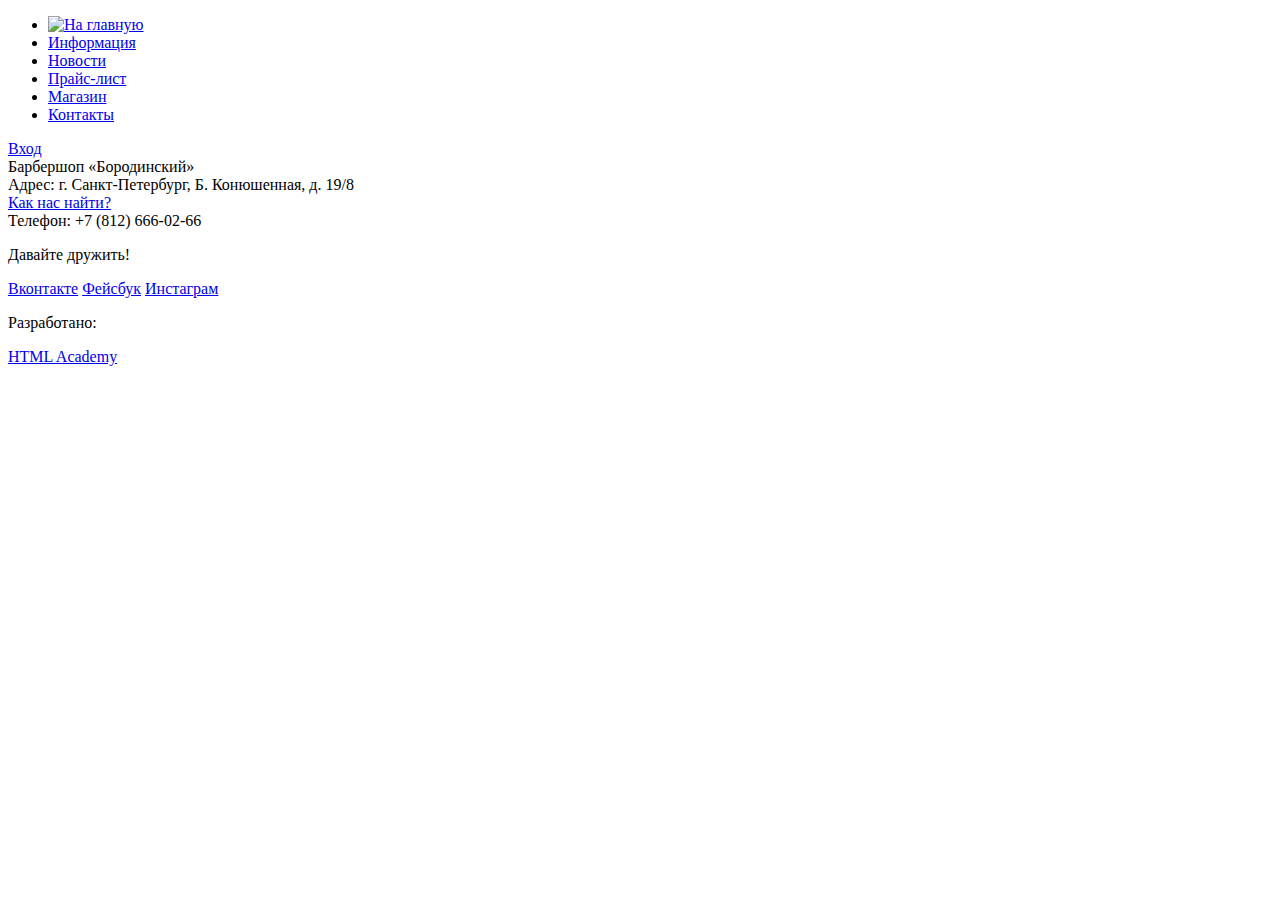
==== Catalog-item.html @ 2c4bb4de "Барбершоп-1" ====
<!DOCTYPE html>
<html lang="ru">
  <head>
    <meta charset="utf-8">
    <title>Магазин «Бородинский»</title>
    <meta name="keywords" content="магазин, бородинский, каталог">
    <meta name="description" content="каталог товаров барбершопа бородинский">
  </head>
  <body>
    <header class="main-header">
      <div class="container">
          <nav class="main-navigation">
            <ul>
              <li>
                <a class="to-main-page" href="#"><img src="img/small-logo.png"
                  width="125" height="25" border="0" alt="На главную"></a>
              </li>
              <li>
                <a href="#">Информация</a>
              </li>
              <li>
                <a href="#">Новости</a>
              </li>
              <li>
                <a href="#">Прайс-лист</a>
              </li>
              <li>
                <a href="#">Магазин</a>
              </li>
              <li>
                <a href="#">Контакты</a>
              </li>
            </ul>
          </nav>
          <div class="user-block">
            <a class="login" href="#">Вход</a>
          </div>
      </div>
    </header>
    <main class="container">

    </main>
    <footer class="main-footer">
      <div class="container">
        <section class="footer-contacts">
          Барбершоп «Бородинский»<br>
          Адрес: г. Санкт-Петербург, Б. Конюшенная, д. 19/8<br>
          <a href="#">Как нас найти?</a><br>
          Телефон: +7 (812) 666-02-66
        </section>
        <section class="footer-social">
          <p>Давайте дружить!</p>
          <a class="social-btn social-btn-vk" href="#">Вконтакте</a>
          <a class="social-btn social-btn-fb" href="#">Фейсбук</a>
          <a class="social-btn social-btn-inst" href="#">Инстаграм</a>
        </section>
        <section class="footer-copyright">
          <p>Разработано:</p>
          <a class="btn" href="https://htmlacademy.ru">HTML Academy</a>
        </section>
      </div>
    </footer>
  </body>
</html>
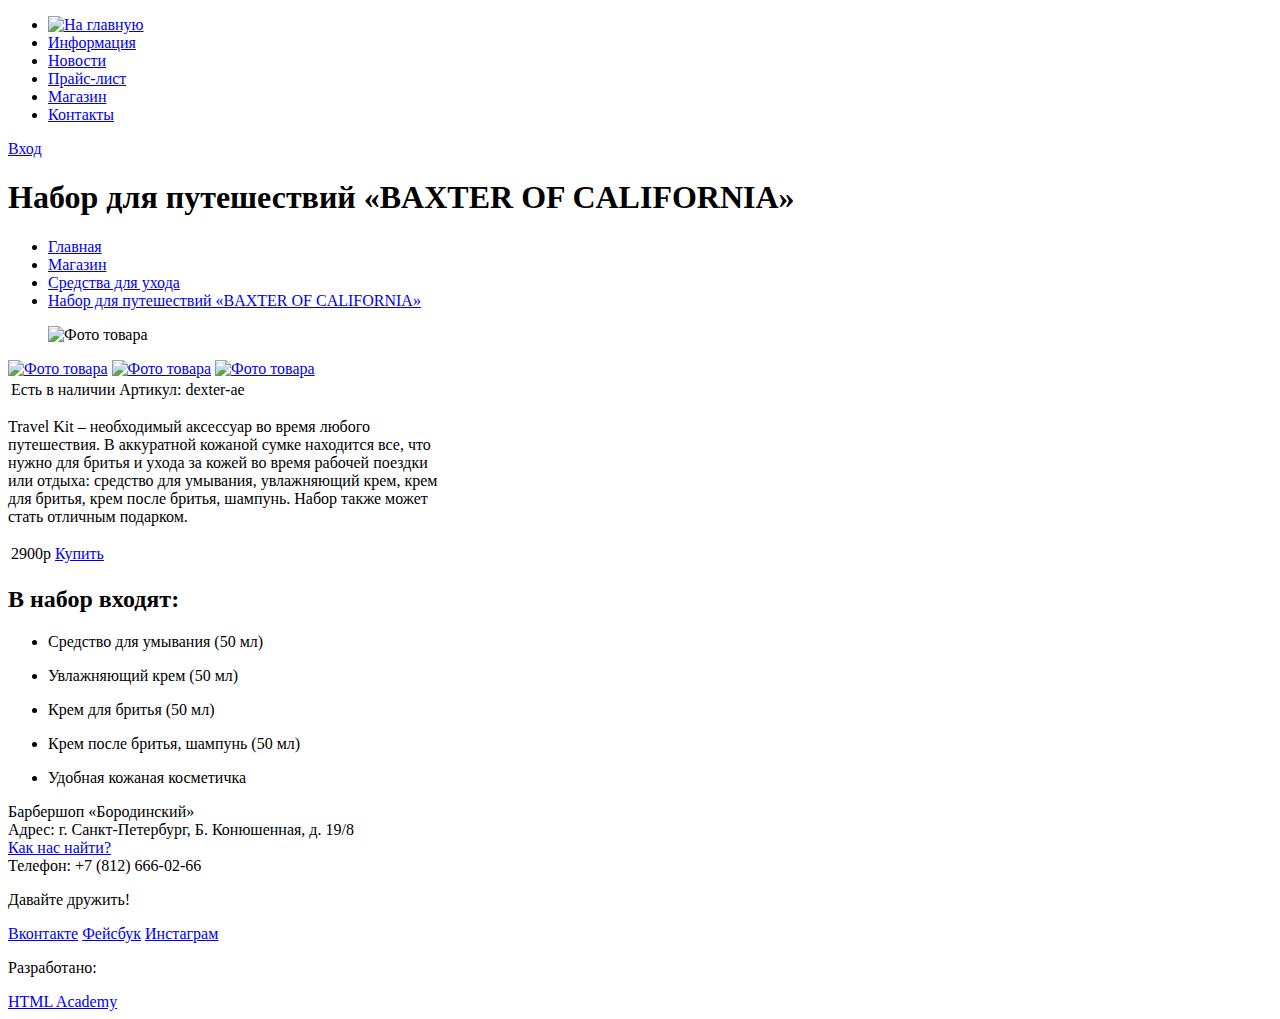
==== commit a731419a: "Барбершоп-2" ====
--- a/Catalog-item.html
+++ b/Catalog-item.html
@@ -38,7 +38,83 @@
       </div>
     </header>
     <main class="container">
-
+      <h1 class="headline">Набор для путешествий «BAXTER OF CALIFORNIA»</h1>
+      <div class="breadcrumbs">
+        <ul>
+          <li>
+            <a href="#">Главная</a>
+          </li>
+          <li>
+            <a href="#">Магазин</a>
+          </li>
+          <li>
+            <a href="#">Средства для ухода</a>
+          </li>
+          <li>
+            <a href="#">Набор для путешествий «BAXTER OF CALIFORNIA»</a>
+          </li>
+        </ul>
+      <div class="gallery">
+        <figure class="gallery-content">
+          <img src="img/photo-3.jpg" width="460" height="500" alt="Фото товара">
+        </figure>
+        <a class="gallery-preview" href="#"><img src="img/photo-1.jpg" width="140"
+          height="150" alt="Фото товара"></a>
+        <a class="gallery-preview" href="#"><img src="img/photo-2.jpg" width="140"
+          height="150" alt="Фото товара"></a>
+        <a class="gallery-preview" href="#"><img src="img/photo-3.jpg" width="140"
+          height="150" alt="Фото товара"></a>
+      </div>
+      <div class="item">
+        <table class="item-info">
+          <tr>
+            <td class="item-stock">Есть в наличии</td>
+            <td class="item-vendor">Артикул: dexter-ae</td>
+          </tr>
+        </table>
+        <div class="item-decription">
+          <p>Travel Kit – необходимый аксессуар во время любого <br>
+            путешествия. В аккуратной кожаной сумке находится все, что <br>
+            нужно для бритья и ухода за кожей во время рабочей поездки <br>
+            или отдыха: средство для умывания, увлажняющий крем, крем <br>
+            для бритья, крем после бритья, шампунь. Набор также может <br>
+            стать отличным подарком.</p>
+        </div>
+        <table class="item-buy">
+          <tr>
+            <td class="item-buy-price">2900р</td>
+            <td class="item-buy-button"><a href="#">Купить</a></td>
+          </tr>
+        </table>
+        <div class="item-consist">
+          <h2>В набор входят:</h2>
+            <ul class="item-element">
+              <li>
+                Средство для умывания (50 мл)
+              </li>
+            </ul>
+            <ul class="item-element">
+              <li>
+                Увлажняющий крем (50 мл)
+              </li>
+            </ul>
+            <ul class="item-element">
+              <li>
+                Крем для бритья (50 мл)
+              </li>
+            </ul>
+            <ul class="item-element">
+              <li>
+                Крем после бритья, шампунь (50 мл)
+              </li>
+            </ul>
+            <ul class="item-element">
+              <li>
+                Удобная кожаная косметичка
+              </li>
+            </ul>
+        </div>
+      </div>
     </main>
     <footer class="main-footer">
       <div class="container">
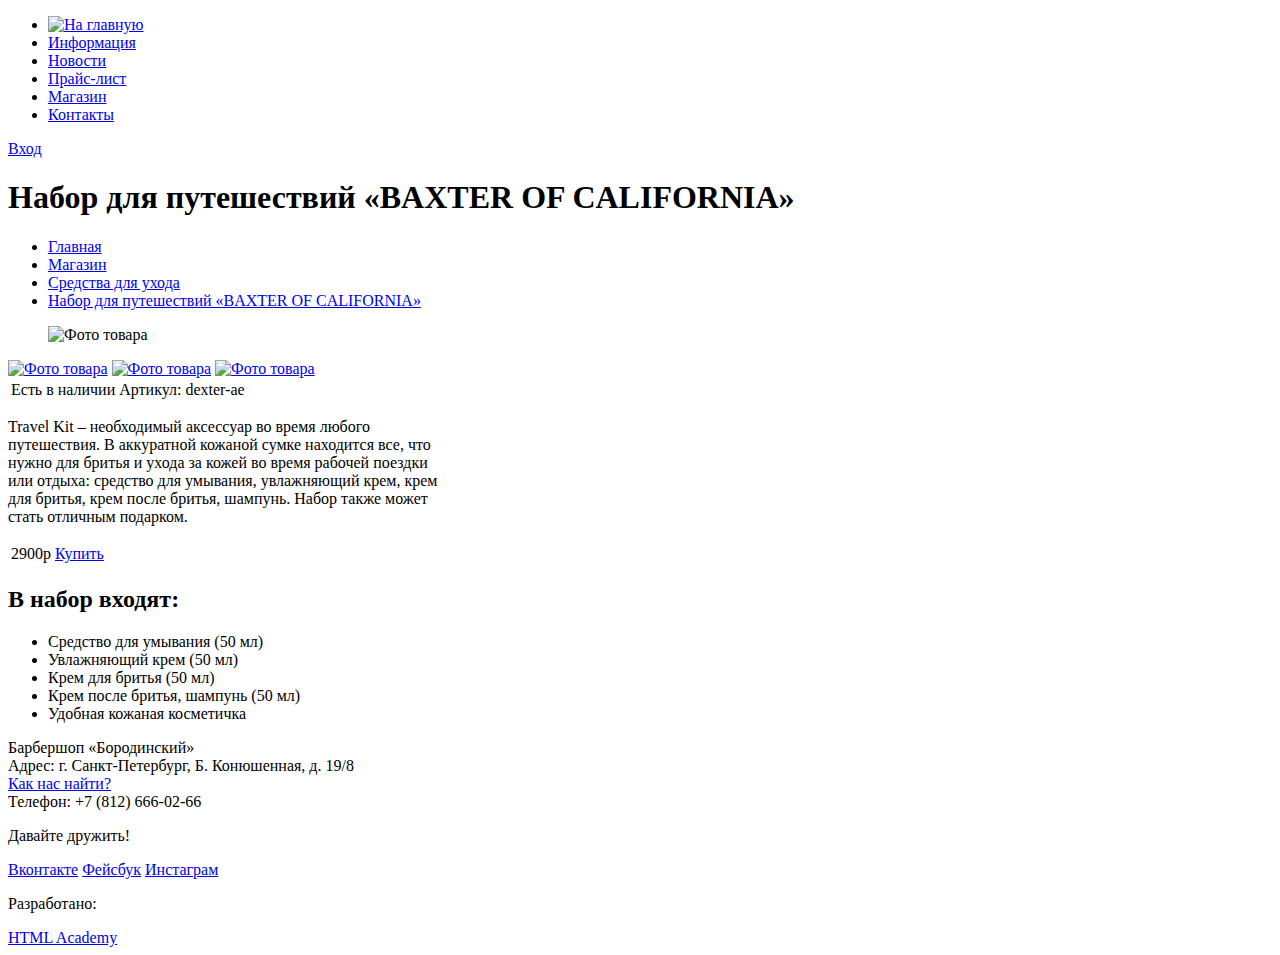
==== commit 6ca5be05: "Барбершоп-3" ====
--- a/Catalog-item.html
+++ b/Catalog-item.html
@@ -92,23 +92,15 @@
               <li>
                 Средство для умывания (50 мл)
               </li>
-            </ul>
-            <ul class="item-element">
               <li>
                 Увлажняющий крем (50 мл)
               </li>
-            </ul>
-            <ul class="item-element">
               <li>
                 Крем для бритья (50 мл)
               </li>
-            </ul>
-            <ul class="item-element">
               <li>
                 Крем после бритья, шампунь (50 мл)
               </li>
-            </ul>
-            <ul class="item-element">
               <li>
                 Удобная кожаная косметичка
               </li>
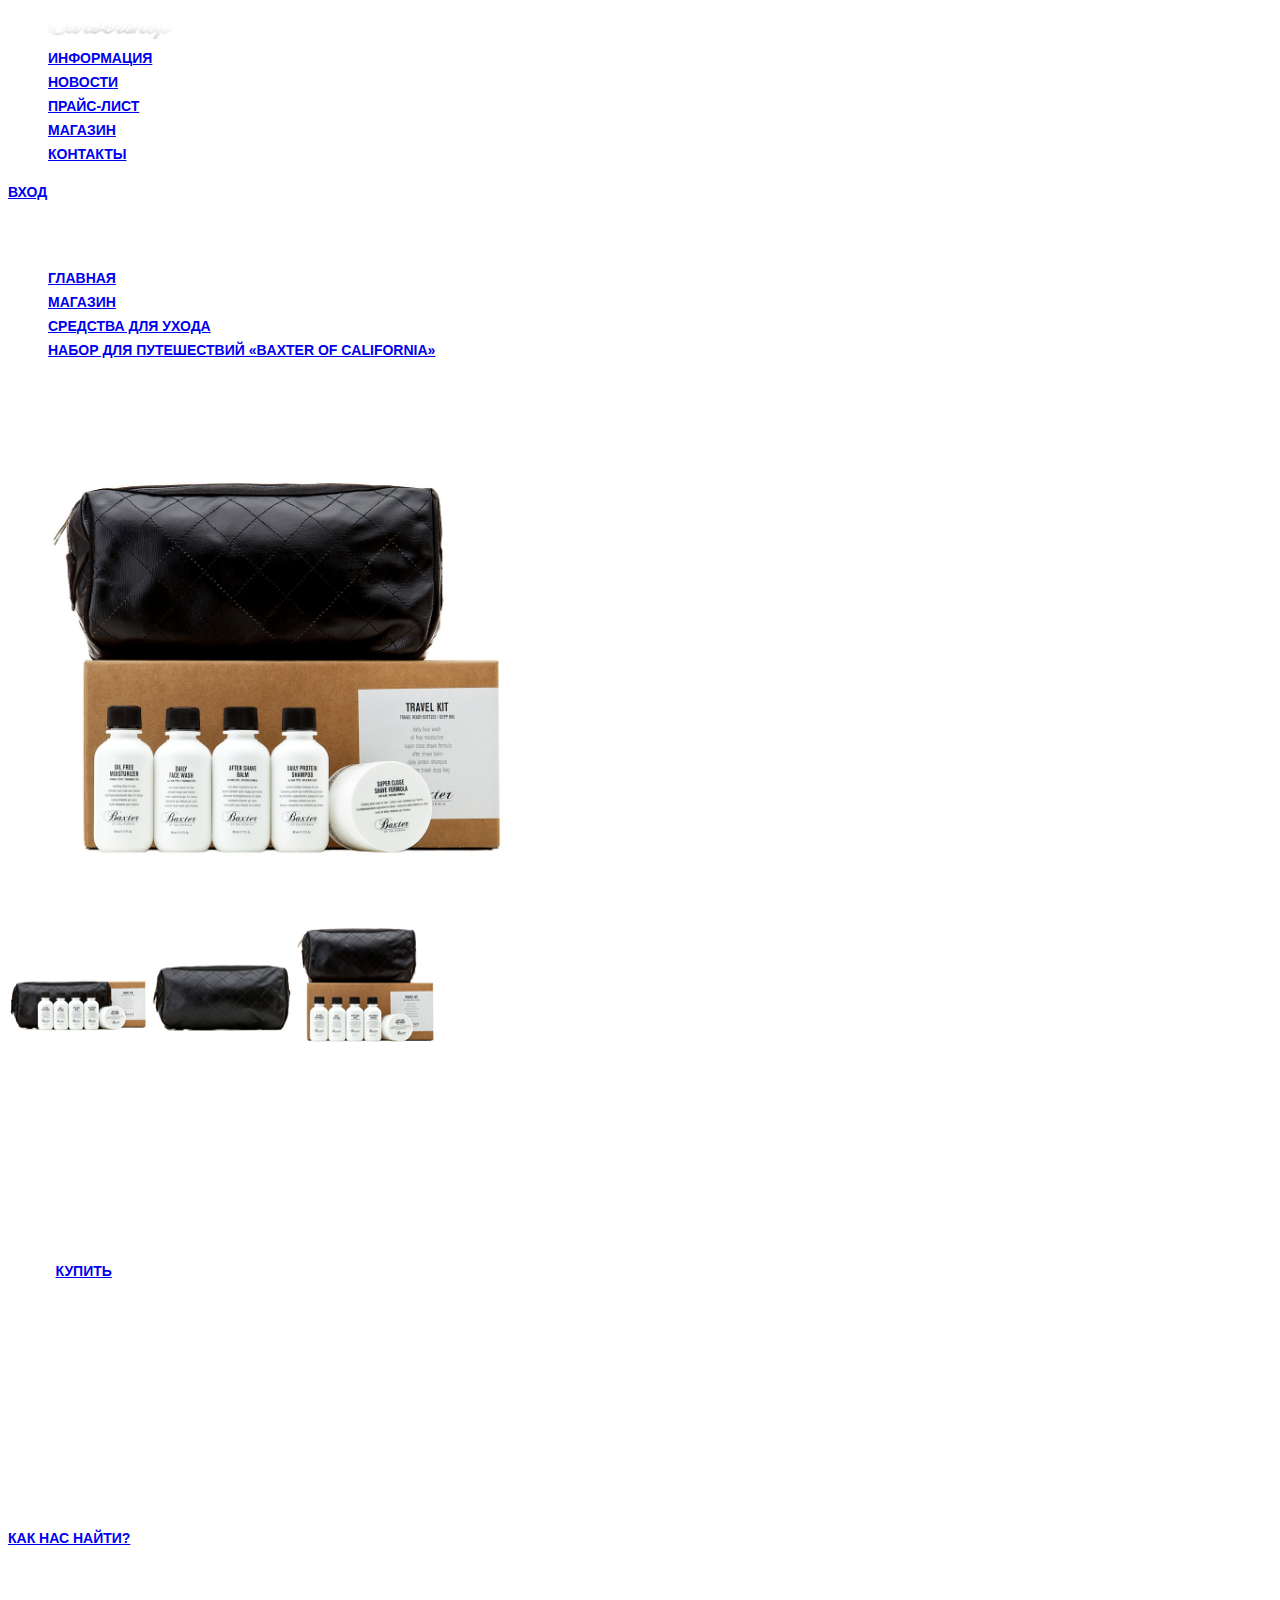
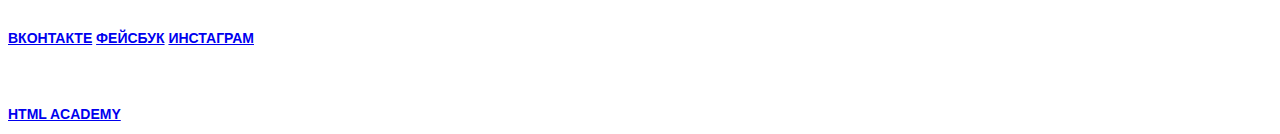
==== commit b3b178b0: "Барбершоп-5" ====
--- a/Catalog-item.html
+++ b/Catalog-item.html
@@ -5,6 +5,7 @@
     <title>Магазин «Бородинский»</title>
     <meta name="keywords" content="магазин, бородинский, каталог">
     <meta name="description" content="каталог товаров барбершопа бородинский">
+    <link href="css/style.css" rel="stylesheet">
   </head>
   <body>
     <header class="main-header">
@@ -12,7 +13,7 @@
           <nav class="main-navigation">
             <ul>
               <li>
-                <a class="to-main-page" href="#"><img src="img/small-logo.png"
+                <a class="to-main-page" href="#"><img src="img/logo.png"
                   width="125" height="25" border="0" alt="На главную"></a>
               </li>
               <li>
@@ -56,13 +57,13 @@
         </ul>
       <div class="gallery">
         <figure class="gallery-content">
-          <img src="img/photo-3.jpg" width="460" height="500" alt="Фото товара">
+          <img src="img/item-big.jpg" width="460" height="500" alt="Фото товара">
         </figure>
-        <a class="gallery-preview" href="#"><img src="img/photo-1.jpg" width="140"
+        <a class="gallery-preview" href="#"><img src="img/item-preview-1.jpg" width="140"
           height="150" alt="Фото товара"></a>
-        <a class="gallery-preview" href="#"><img src="img/photo-2.jpg" width="140"
+        <a class="gallery-preview" href="#"><img src="img/item-preview-2.jpg" width="140"
           height="150" alt="Фото товара"></a>
-        <a class="gallery-preview" href="#"><img src="img/photo-3.jpg" width="140"
+        <a class="gallery-preview" href="#"><img src="img/item-preview-3.jpg" width="140"
           height="150" alt="Фото товара"></a>
       </div>
       <div class="item">
--- a/css/style.css
+++ b/css/style.css
@@ -0,0 +1,26 @@
+body {
+  font-size: 14px;
+  line-height: 24px;
+  font-family: "PT Sans Narrow", Sans-serif;
+  font-weight: 700;
+  text-transform: uppercase;
+  color: #ffffff;
+}
+
+.features-name {
+  font-size: 30px;
+  line-height: 42px;
+}
+
+h2 {
+  font-weight: bold;
+}
+
+.index-content{
+  color: black;
+}
+
+.index-content-title {
+  font-size: 30px;
+  line-height: 42px;
+}
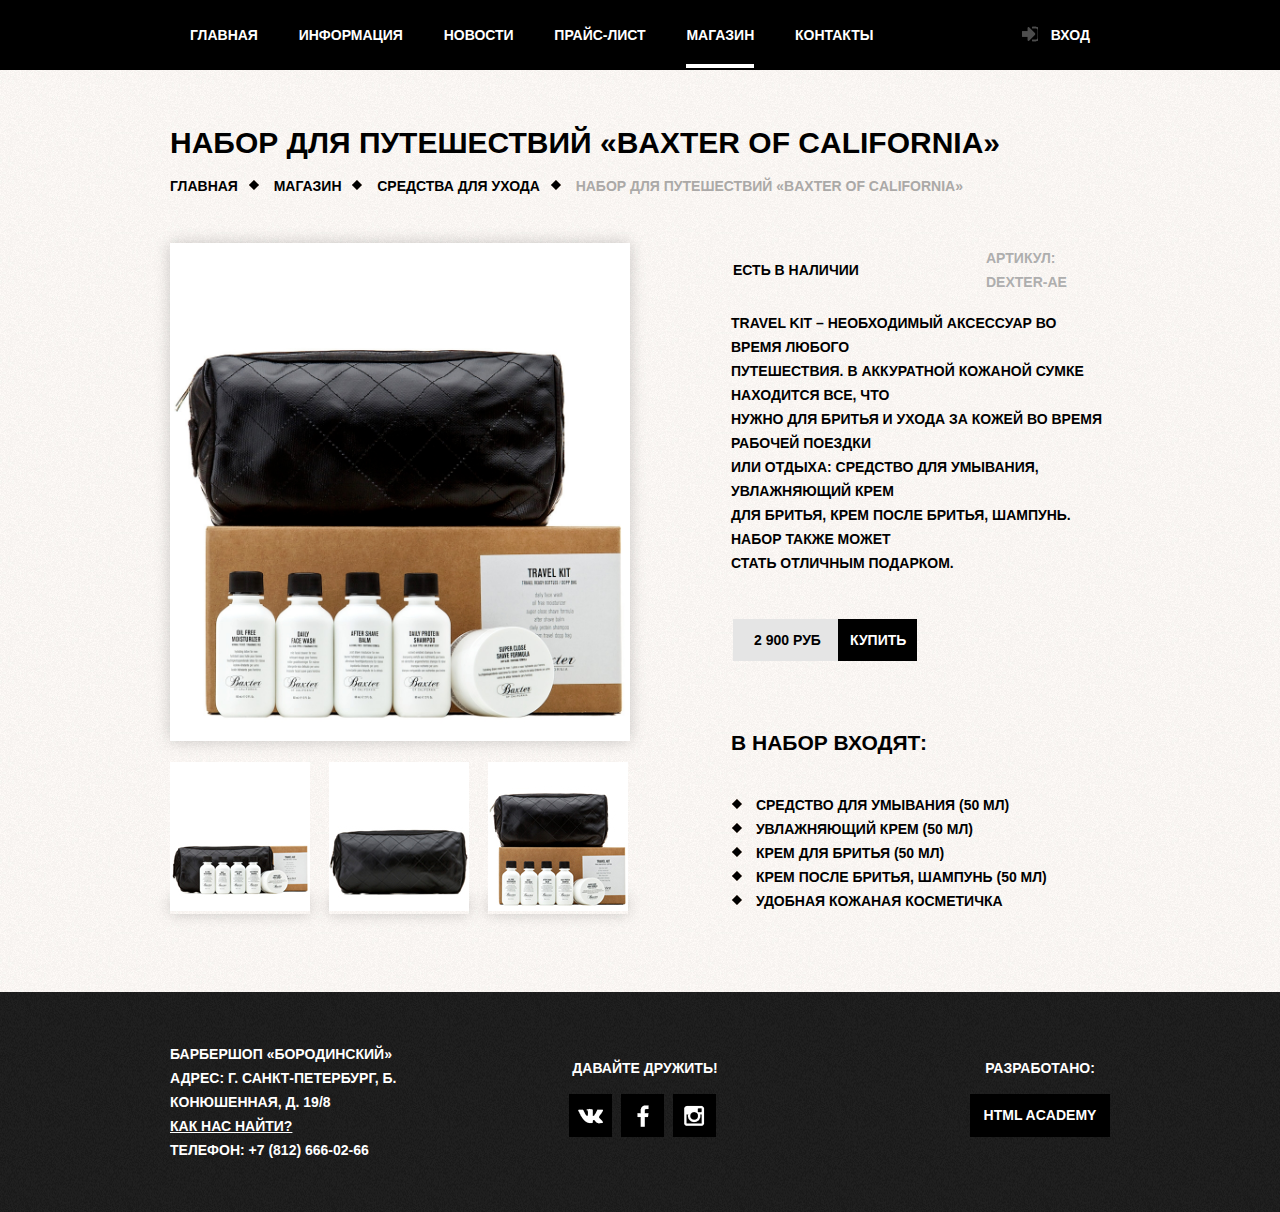
==== commit 32bdd364: "Barbershop" ====
--- a/Catalog-item.html
+++ b/Catalog-item.html
@@ -7,14 +7,13 @@
     <meta name="description" content="каталог товаров барбершопа бородинский">
     <link href="css/style.css" rel="stylesheet">
   </head>
-  <body>
-    <header class="main-header">
-      <div class="container">
+  <body class="inner-body">
+    <header class="page-header">
+      <div class="container clearfix">
           <nav class="main-navigation">
             <ul>
               <li>
-                <a class="to-main-page" href="#"><img src="img/logo.png"
-                  width="125" height="25" border="0" alt="На главную"></a>
+                <a href="Index.html">Главная</a>
               </li>
               <li>
                 <a href="#">Информация</a>
@@ -26,7 +25,8 @@
                 <a href="#">Прайс-лист</a>
               </li>
               <li>
-                <a href="#">Магазин</a>
+                <a href="Catalog.html"><span class="header-menu-active">Магазин
+                </span></a>
               </li>
               <li>
                 <a href="#">Контакты</a>
@@ -34,11 +34,11 @@
             </ul>
           </nav>
           <div class="user-block">
-            <a class="login" href="#">Вход</a>
+            <a class="user-block-login" href="#">Вход</a>
           </div>
       </div>
     </header>
-    <main class="container">
+    <main class="container clearfix">
       <h1 class="headline">Набор для путешествий «BAXTER OF CALIFORNIA»</h1>
       <div class="breadcrumbs">
         <ul>
@@ -55,18 +55,19 @@
             <a href="#">Набор для путешествий «BAXTER OF CALIFORNIA»</a>
           </li>
         </ul>
-      <div class="gallery">
-        <figure class="gallery-content">
-          <img src="img/item-big.jpg" width="460" height="500" alt="Фото товара">
+      </div>
+      <div class="item-gallery">
+        <figure class="item-gallery-content">
+          <img src="img/item-big.jpg" width="460" height="498" alt="Фото товара">
         </figure>
         <a class="gallery-preview" href="#"><img src="img/item-preview-1.jpg" width="140"
-          height="150" alt="Фото товара"></a>
+          height="149" alt="Фото товара"></a>
         <a class="gallery-preview" href="#"><img src="img/item-preview-2.jpg" width="140"
-          height="150" alt="Фото товара"></a>
+          height="149" alt="Фото товара"></a>
         <a class="gallery-preview" href="#"><img src="img/item-preview-3.jpg" width="140"
-          height="150" alt="Фото товара"></a>
+          height="149" alt="Фото товара"></a>
       </div>
-      <div class="item">
+      <div class="item-desc">
         <table class="item-info">
           <tr>
             <td class="item-stock">Есть в наличии</td>
@@ -77,14 +78,14 @@
           <p>Travel Kit – необходимый аксессуар во время любого <br>
             путешествия. В аккуратной кожаной сумке находится все, что <br>
             нужно для бритья и ухода за кожей во время рабочей поездки <br>
-            или отдыха: средство для умывания, увлажняющий крем, крем <br>
+            или отдыха: средство для умывания, увлажняющий крем <br>
             для бритья, крем после бритья, шампунь. Набор также может <br>
             стать отличным подарком.</p>
         </div>
         <table class="item-buy">
           <tr>
-            <td class="item-buy-price">2900р</td>
-            <td class="item-buy-button"><a href="#">Купить</a></td>
+            <td class="buy-price">2 900 РУБ</td>
+            <td class="buy-button"><a href="#">Купить</a></td>
           </tr>
         </table>
         <div class="item-consist">
@@ -110,7 +111,7 @@
       </div>
     </main>
     <footer class="main-footer">
-      <div class="container">
+      <div class="container clearfix">
         <section class="footer-contacts">
           Барбершоп «Бородинский»<br>
           Адрес: г. Санкт-Петербург, Б. Конюшенная, д. 19/8<br>
--- a/css/style.css
+++ b/css/style.css
@@ -1,3 +1,5 @@
+/* ГЛАВНАЯ СТРАНИЦА */
+
 body {
   font-size: 14px;
   line-height: 24px;
@@ -5,6 +7,12 @@
   font-weight: 700;
   text-transform: uppercase;
   color: #ffffff;
+  background: #000000;
+  background-image: url(../img/background.jpg);
+  background-repeat: no-repeat;
+  background-position: 50% 0;
+  margin: 0;
+  padding: 0;
 }
 
 .features-name {
@@ -24,3 +32,663 @@
   font-size: 30px;
   line-height: 42px;
 }
+
+header {
+  display: block;
+}
+
+.main-header {
+  background: #000000;
+}
+
+.container {
+  width: 940px;
+  margin: 0 auto;
+  padding: 0 10px;
+}
+
+.clearfix:after {
+  content: "";
+  display: table;
+  clear: both;
+}
+
+ul {
+  display: block;
+}
+
+.main-navigation ul {
+  width: 780px;
+  float: left;
+  list-style: none;
+  margin: 0;
+  padding: 0;
+}
+
+.main-navigation li {
+  display: inline-block;
+}
+
+.main-navigation ul a {
+  display: block;
+  padding: 23px 20px;
+  margin-right: -3.2px;
+  text-decoration: none;
+  }
+
+.main-header a {
+  color: #ffffff;
+}
+
+.main-header a:hover {
+  background: #242424;
+  color: #ffffff;
+}
+
+.header-menu-active {
+  position: relative;
+}
+
+.header-menu-active:after {
+  content: "";
+  position: absolute;
+  width: 100%;
+  height: 4px;
+  background: #ffffff;
+  left: 0;
+  bottom: -25px;
+}
+
+.user-block {
+  max-width: 140px;
+  float: right;
+}
+
+.user-block-login {
+  position: relative;
+  display: block;
+  padding: 23px 20px;
+  padding-left: 45px;
+  text-decoration: none;
+}
+
+.user-block-login:before {
+  content: '';
+  position: absolute;
+  top: 26px;
+  left: 16px;
+  width: 16px;
+  height: 16px;
+  background: url(../img/login.png) no-repeat 0 0;
+  opacity: 0.3;
+}
+
+.user-block-login:hover:before {
+  opacity: 1;
+}
+
+.index-logo {
+  margin: 57px auto;
+  margin-bottom: 30px;
+  text-align: center;
+}
+
+.features {
+  padding: 0;
+  margin: 50px 0;
+  margin-top: 30px;
+  color: #f7f4f1;
+}
+
+.features-item:first-child {
+  margin-left:0
+}
+
+.features-item {
+  width: 300px;
+  margin-left: 20px;
+  float: left;
+  text-align: center;
+}
+
+.features-name {
+  position: relative;
+  font-size: 30px;
+  font-weight: bold;
+  margin-bottom: 76px;
+}
+
+.features-name:after {
+  content: "";
+  position: absolute;
+  bottom: -50px;
+  left: 50%;
+  margin-left: -15px;
+  width: 30px;
+  height: 30px;
+  background: url(../img/shape-1.svg) no-repeat 0 0;
+}
+
+.index-content {
+  margin: 30px 0;
+  padding: 45px 80px;
+  background: #fdfaf7 url(../img/background-gradient.jpg);
+}
+
+.index-content-left {
+  position: relative;
+  float: left;
+  width: 349px;
+  padding-right: 20px;
+}
+
+.index-content-title {
+  font-size: 30px;
+  line-height: 42px;
+  margin-top: 0;
+  margin-bottom: 29px;
+}
+
+time {
+  text-transform: capitalize;
+}
+
+.news-preview {
+  display: block;
+  margin: 0;
+  padding: 0;
+  list-style: none;
+  margin-bottom: 30px;
+}
+
+.news-preview li {
+  margin-bottom: 29px;
+}
+
+.news-preview p {
+  margin-bottom: 0;
+}
+
+.btn {
+  display: inline-block;
+  width: 140px;
+  margin: 0;
+  padding: 0;
+  border: 0;
+  background: #000;
+  color: #fff;
+  font-family: 'PT Sans Narrow', sans-serif;
+  font-size: 14px;
+  font-weight: bold;
+  text-decoration: none;
+  text-align: center;
+  line-height: 43px;
+  cursor: pointer;
+}
+
+.index-content-left:after {
+  content: "";
+  position: absolute;
+  left: 110%;
+  top: 50%;
+  margin-top: -139px;
+  width: 8px;
+  height: 278px;
+  background: url(../img/section-line.png) no-repeat 0 0;
+}
+
+.index-content-right {
+  float: right;
+  width: 300px;
+}
+
+.gallery-content {
+  width: 286px;
+  height: 164px;
+  display: block;
+  margin-left:0;
+  border: 7px solid #fff;
+  margin-bottom: 38px;
+}
+
+.gallery-next {
+  margin-right: 0;
+  text-transform: uppercase;
+}
+
+.gallery-prev {
+  margin-left: 0;
+  margin-right: 17px;
+  text-transform: uppercase;
+}
+
+.btn-feedback {
+  margin-right: 0;
+  text-transform: uppercase;
+}
+
+.btn-how-to {
+  margin-left: 0;
+  margin-right: 17px;
+  margin-top: 15px;
+  text-transform: uppercase;
+}
+
+.appointment-form {
+  margin-top: 20px;
+}
+
+fieldset {
+  border: 0;
+  padding: 0;
+  margin: 0;
+}
+
+.appointment-form input[type="text"] {
+  display: inline-block;
+  width: 82px;
+  margin-right: 15px;
+  margin-bottom: 18px;
+  padding: 10px 15px;
+  padding-right: 40px;
+  border: 2px solid #000000;
+  background-color: #f9f6f3;
+  text-transform: uppercase;
+  font-family: "PT Sans Narrow";
+  color: #000000;
+  font-size: 14px;
+  font-weight: 700;
+  line-height: 24px;
+}
+
+.appointment-form input[type="text"]:nth-child(2n) {
+  margin-right: 0;
+}
+
+.btn-submit {
+  width: 300px;
+  border: none;
+  color: white;
+  background-color: #000000;
+  text-transform: uppercase;
+  cursor: pointer;
+}
+
+.btn:hover {
+  background-color: #663d15;
+}
+
+.main-footer {
+  margin-top: 65px;
+  padding: 50px 0;
+  background: #242424 url(../img/footer-background.jpg);
+  color: #ffffff;
+}
+
+.footer-contacts {
+  width: 300px;
+  float: left;
+}
+
+.footer-social {
+  text-align: center;
+  width: 350px;
+  float: left;
+}
+
+.footer-copyright {
+  width: 140px;
+  float: right;
+  text-align: center;
+}
+
+.footer-contacts a {
+  color: #ffffff;
+}
+
+.social-btn {
+  display: inline-block;
+  font: 0/0 a;
+  text-shadow: none;
+  color: transparent;
+  background: #000000;
+  width: 43px;
+  height: 43px;
+  margin-right: 5px;
+  line-height: 40px;
+}
+
+.social-btn:hover {
+  color: #ffffff;
+}
+
+.social-btn-vk {
+  background: #000000 url(../img/vk.png) no-repeat center;
+}
+
+.social-btn-vk:hover {
+  background: #ffffff url(../img/vk-black.png) no-repeat center;
+}
+
+.social-btn-fb {
+  background: #000000 url(../img/facebook.png) no-repeat center;
+}
+
+.social-btn-fb:hover {
+  background: #ffffff url(../img/facebook-black.png) no-repeat center;
+}
+
+.social-btn-inst {
+  background: #000000 url(../img/insta.png) no-repeat center;
+}
+
+.social-btn-inst:hover {
+  background: #ffffff url(../img/insta-black.png) no-repeat center;
+}
+
+.btn-academy:hover {
+  background-color: #ffffff;
+  color: #000000;
+}
+
+/* СТРАНИЦА МАГАЗИНА */
+.inner-body {
+  background: #fdfaf7 url(../img/background-gradient.jpg)
+}
+
+.inner-body .page-header {
+  background: #000000;
+}
+
+.page-header a {
+  color: #ffffff;
+}
+
+.page-header a:hover {
+  background: #242424;
+  color: #ffffff;
+}
+
+.headline {
+  color: #000000;
+  font-size: 30px;
+  line-height: 42px;
+  margin-top: 52px;
+  margin-bottom: 5px;
+  }
+
+.breadcrumbs ul{
+  margin: 0;
+  padding: 0;
+  margin-bottom: 40px;
+}
+
+.breadcrumbs li {
+  display: inline-block;
+  position: relative;
+}
+
+.breadcrumbs ul a {
+  display: block;
+  padding: 5px 0;
+  padding-right: 35px;
+  margin-right: -3.2px;
+  text-decoration: none;
+  color: #000000;
+}
+
+.breadcrumbs li:after {
+  content: "";
+  position: absolute;
+  top: 10px;
+  right: 10px;
+  width: 12px;
+  height: 12px;
+  background: url(../img/shape-1-small.svg) no-repeat 0 0;
+}
+
+.breadcrumbs li:last-child:after {
+  background: transparent;
+}
+
+.breadcrumbs li:last-child a {
+  color: #aba9a7;
+}
+
+.shop-filters {
+  width: 210px;
+  float: left;
+  color: #000000;
+}
+
+.catalog {
+  width: 710px;
+  float: right;
+  color: #000000;
+}
+
+.shop-filters-mnf {
+  margin: 0;
+  margin-bottom: 40px;
+  padding: 0;
+  list-style: none;
+}
+
+.shop-filters-title {
+  line-height: 30px;
+  margin: 0;
+  margin-bottom: 15px;
+  font-size: 24px;
+}
+
+.mnf input[type="checkbox"] {
+  display: block;
+  visibility: hidden;
+}
+
+.mnf label {
+  display: block;
+  height: 20px;
+  width: 150px;
+  background: #fbf8f6 url(../img/box.png) no-repeat;
+  padding-left: 40px;
+}
+
+.mnf input[type=checkbox]:checked + label {
+  background: #fbf8f6 url(../img/cross.png) no-repeat;
+}
+
+.mnf label:hover {
+  color: #663d15;
+}
+
+.filters-groups input[type="radio"] {
+  display: block;
+  visibility: hidden;
+}
+
+.filters-groups label {
+  display: block;
+  height: 20px;
+  width: 150px;
+  background: #fbf8f6 url(../img/round.png) no-repeat;
+  padding-left: 40px;
+}
+
+#group-2 {
+  margin-bottom: 20px;
+}
+
+.filters-groups input[type=radio]:checked + label {
+  background: #fbf8f6 url(../img/dot.png) no-repeat;
+}
+
+.filters-groups label:hover {
+  color: #663d15;
+}
+
+.shop-btn-submit {
+  margin-top: 50px;
+}
+
+.catalog {
+  margin-bottom: 25px;
+}
+
+.catalog-item {
+  display: inline-block;
+  position: relative;
+  width: 220px;
+  min-height: 285px;
+  margin-bottom: 18px;
+  margin-right: 20px;
+  vertical-align: top;
+  background: #fff;
+  box-shadow: 0 0 5px 0 #cacaca;
+}
+
+.catalog-item:nth-child(3n)
+{
+  margin-right: 0;
+}
+
+.catalog-item p {
+  display: inline-block;
+  margin: 6px 16px;
+  line-height: 18px;
+  text-decoration: none;
+  color: #000000;
+}
+
+.buy {
+  margin: 6px 15px;
+}
+
+.buy-price {
+  display: inline-block;
+  line-height: 18px;
+  text-align: center;
+  margin: 0;
+  width: 85px;
+  background-color: #e5e5e5;
+  padding: 12px;
+  margin-left:0;
+}
+
+.buy-button {
+  display: inline-block;
+  line-height: 18px;
+  text-align: center;
+  margin: 0;
+}
+
+.buy-button a {
+  display: block;
+  width: 55px;
+  background-color: #000000;
+  color: #ffffff;
+  padding: 12px;
+  text-decoration: none;
+  margin-left: -5px;
+  margin-right:0;
+}
+
+td a:hover {
+  background-color: #663d15;
+}
+
+.page {
+  margin-top: 25px;
+}
+
+.page-switch {
+  display: inline-block;
+  background: #000000;
+  width: 43px;
+  margin-right: 5px;
+  line-height: 43px;
+  text-align: center;
+  text-decoration: none;
+  color: #ffffff;
+}
+
+.page-active {
+  background: #ffffff;
+  color: #000000;
+}
+
+.page-switch:hover {
+  background-color: #663d15;
+  color: #ffffff;
+}
+
+/* Страница товара */
+
+.item-gallery {
+  width: 460px;
+  float: left;
+}
+
+.item-desc {
+  width: 379px;
+  float: right;
+}
+
+.item-gallery-content {
+  margin: 0;
+  padding: 0;
+  width: 460px;
+  height: 498px;
+  box-shadow: 0 0 15px rgba(0, 1, 1, 0.2);
+  margin-bottom: 21px;
+}
+
+.gallery-preview {
+  margin: 0;
+  margin-right: 15px;
+  width: 140px;
+  height: 149px;
+  box-shadow: 0 0 15px rgba(0, 1, 1, 0.2);
+}
+
+.gallery-preview:last-child {
+  margin-right: 0;
+}
+
+.item-desc {
+  color: #000000;
+}
+
+.item-stock {
+  padding:0;
+  margin:0;
+  width: 250px;
+}
+
+.item-vendor {
+  color: #aeaeae;
+}
+
+.item-buy {
+  margin-top: 41px;
+}
+
+.item-consist {
+  margin-top: 67px;
+}
+
+.item-element {
+  margin-top: 38px;
+}
+
+.item-element li {
+  list-style-type: none;
+  margin-left: -40px;
+}
+
+.item-element li:before {
+  width: 10px;
+  height: 10px;
+  content: url(../img/shape-1-small.svg);
+  padding-right: 9px;
+}
